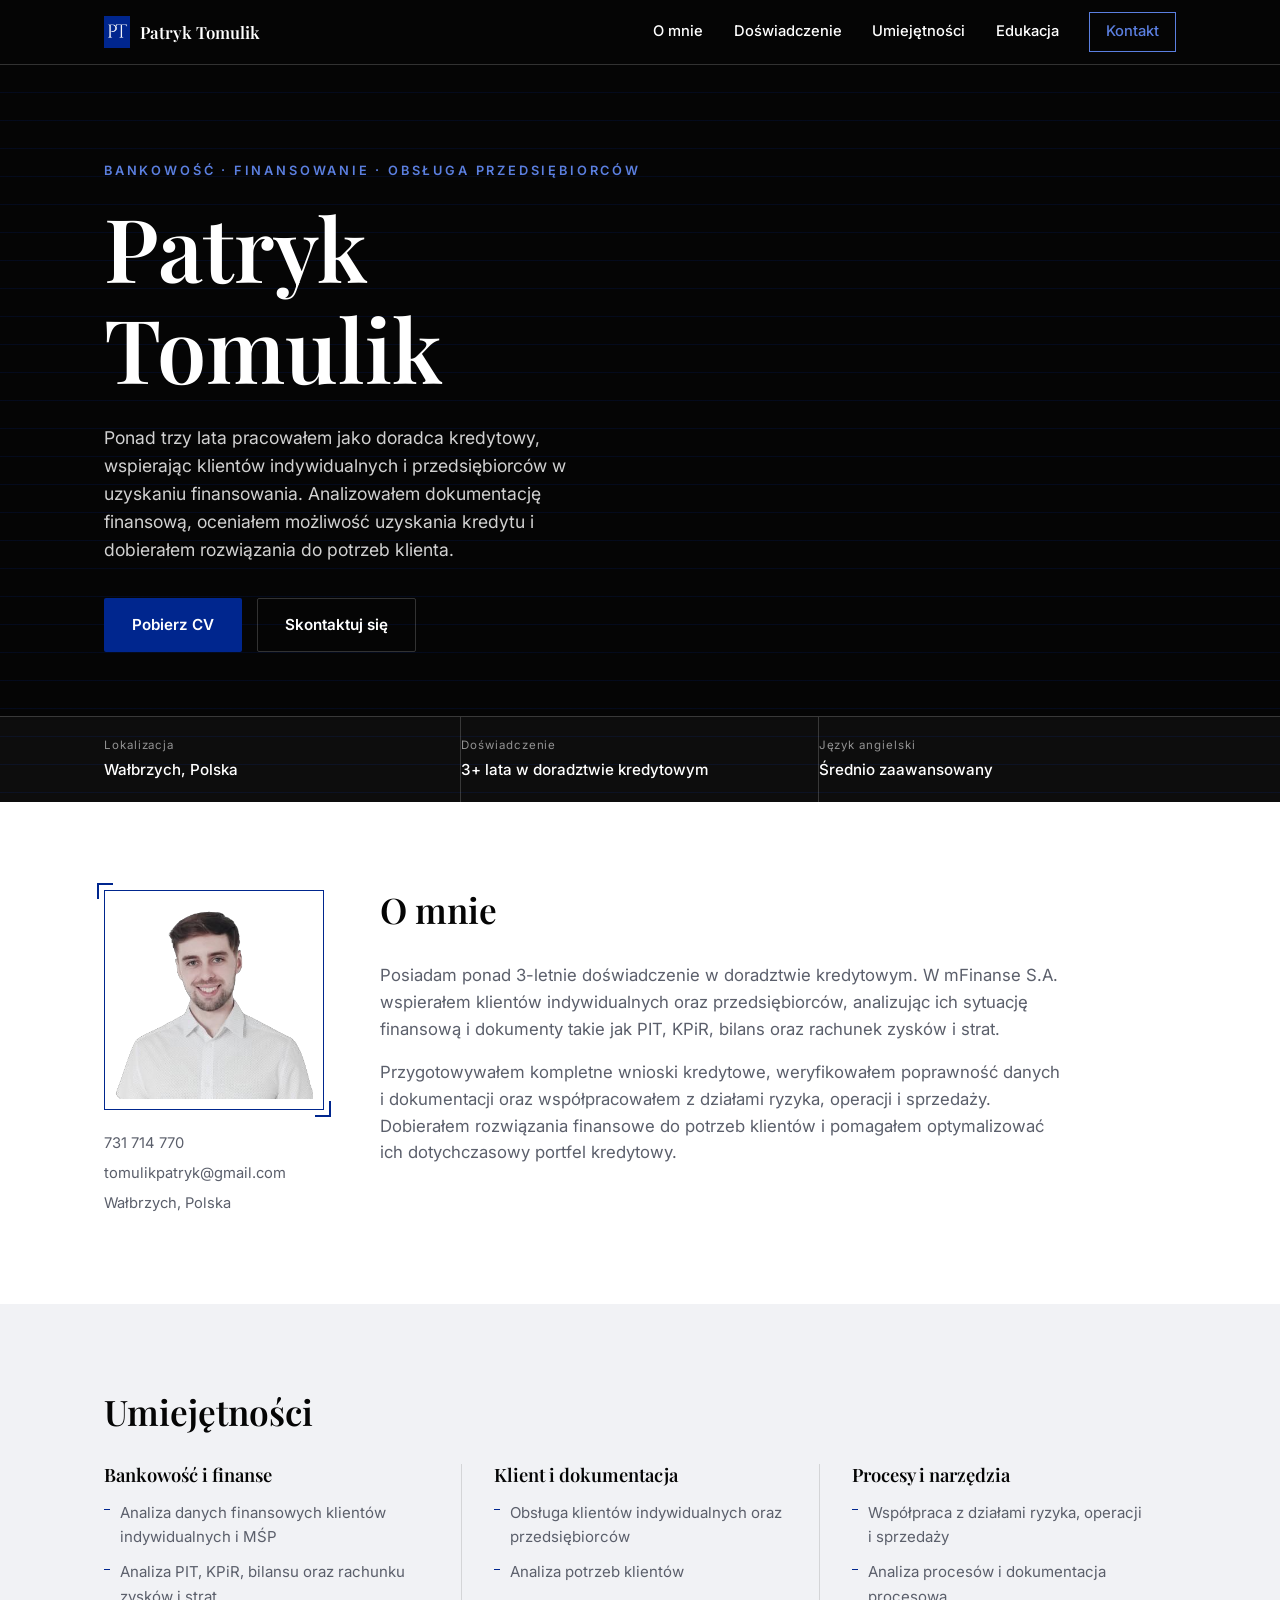
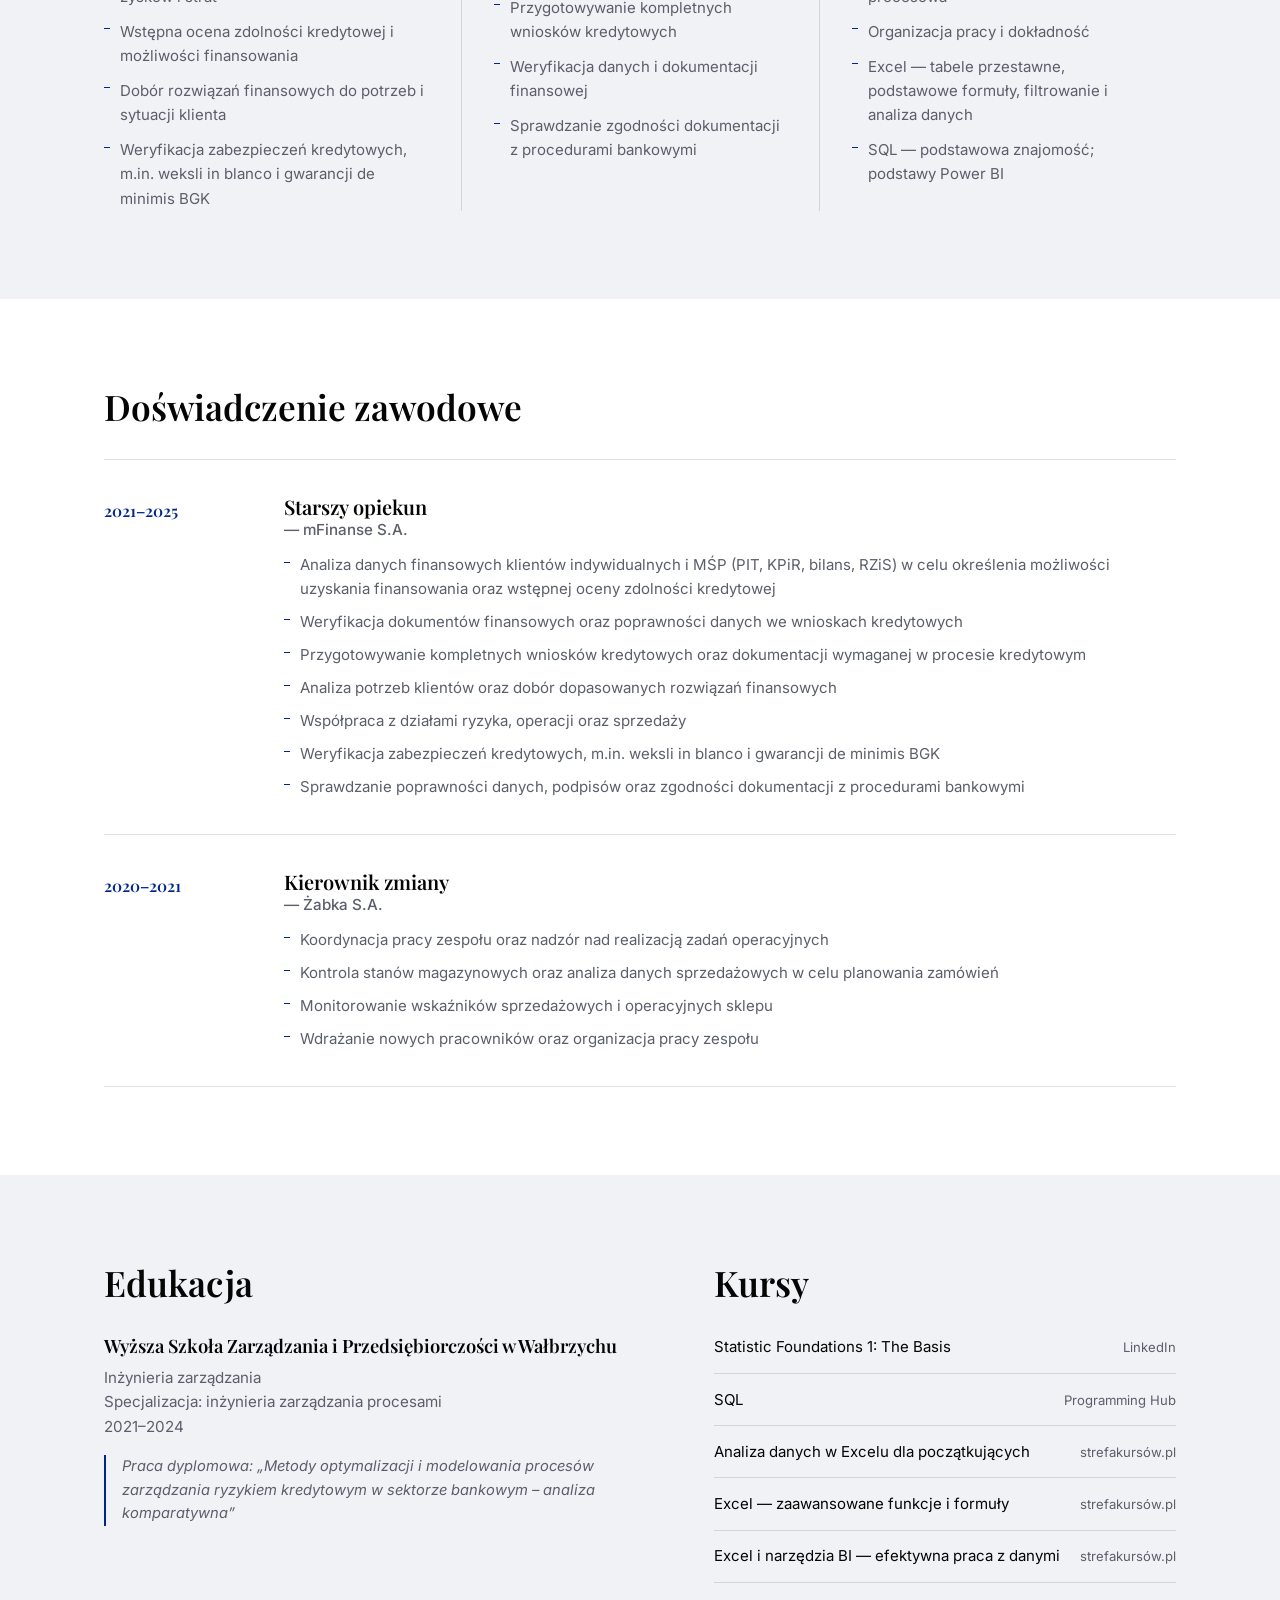
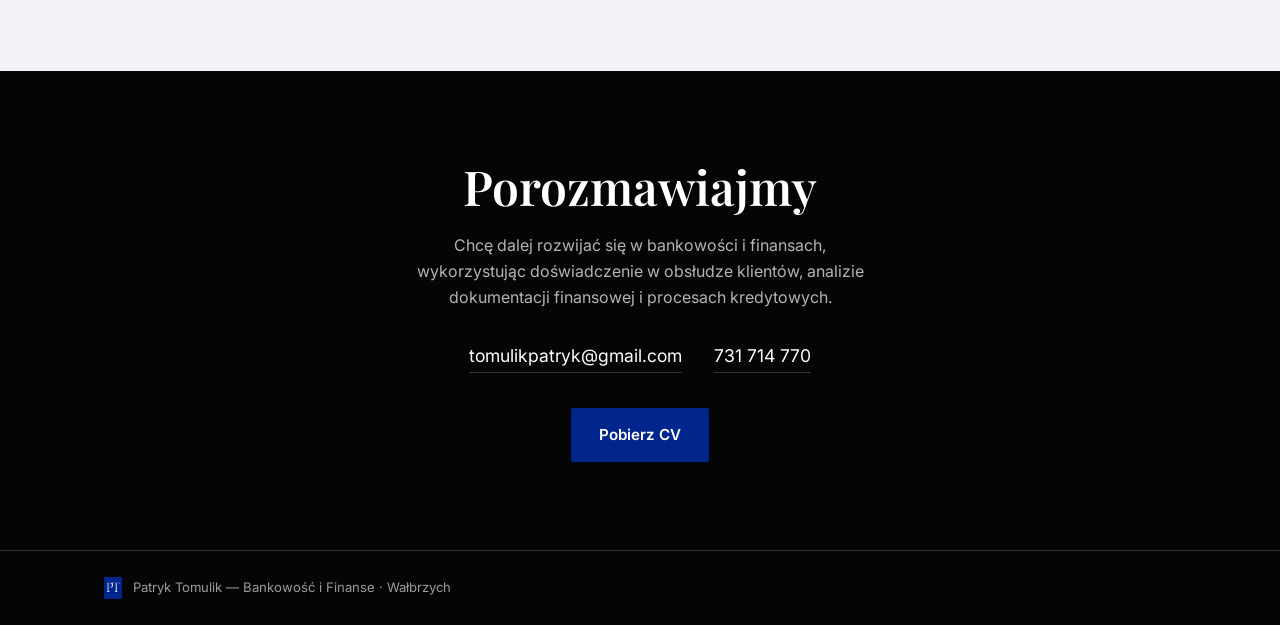
==== bankowosc.html @ 66059a36 "Add files via upload" ====
<!DOCTYPE html>
<html lang="pl">
<head>
<meta charset="UTF-8">
<meta name="viewport" content="width=device-width, initial-scale=1.0">
<title>Patryk Tomulik — Bankowość i Finanse</title>
<meta name="description" content="Patryk Tomulik — ponad 3 lata doświadczenia w doradztwie kredytowym, obsłudze klientów indywidualnych i przedsiębiorców, analizie dokumentacji finansowej oraz procesach bankowych.">
<meta property="og:title" content="Patryk Tomulik — Bankowość i Finanse">
<meta property="og:description" content="Ponad 3 lata doświadczenia w doradztwie kredytowym, finansowaniu i obsłudze klientów indywidualnych oraz przedsiębiorców.">
<meta property="og:image" content="assets/logo-full.png">
<meta property="og:type" content="website">
<link rel="icon" type="image/png" href="assets/pt-mark.png">
<link rel="preconnect" href="https://fonts.googleapis.com">
<link rel="preconnect" href="https://fonts.gstatic.com" crossorigin>
<link href="https://fonts.googleapis.com/css2?family=Playfair+Display:ital,wght@0,500;0,600;0,700;1,500&family=Inter:wght@400;500;600&display=swap" rel="stylesheet">
<link rel="stylesheet" href="style.css">
</head>
<body>

<header class="site-header" id="top">
  <div class="wrap header-inner">
    <a class="brand" href="#top">
      <img src="assets/pt-mark.png" alt="" class="brand-mark">
      <span class="brand-name">Patryk Tomulik</span>
    </a>
    <button class="nav-toggle" id="navToggle" aria-label="Otwórz menu" aria-expanded="false">
      <span></span><span></span><span></span>
    </button>
    <nav class="site-nav" id="siteNav">
      <a href="#o-mnie">O mnie</a>
      <a href="#doswiadczenie">Doświadczenie</a>
      <a href="#umiejetnosci">Umiejętności</a>
      <a href="#edukacja">Edukacja</a>
      <a href="#kontakt" class="nav-cta">Kontakt</a>
    </nav>
  </div>
</header>

<main>

  <!-- HERO -->
  <section class="hero">
    <div class="wrap hero-inner">
      <p class="hero-kicker">Bankowość · finansowanie · obsługa przedsiębiorców</p>
      <h1 class="hero-name">Patryk<br>Tomulik</h1>
      <p class="hero-statement">
        Ponad trzy lata pracowałem jako doradca kredytowy, wspierając klientów indywidualnych
        i przedsiębiorców w uzyskaniu finansowania. Analizowałem dokumentację finansową,
        oceniałem możliwość uzyskania kredytu i dobierałem rozwiązania do potrzeb klienta.
      </p>
      <div class="hero-actions">
        <a href="assets/CV_TOMULIK_PATRYK.pdf" class="btn btn-primary" download>Pobierz CV</a>
        <a href="#kontakt" class="btn btn-ghost">Skontaktuj się</a>
      </div>
    </div>
    <div class="ledger-row">
      <div class="wrap ledger-row-inner">
        <div class="ledger-item">
          <span class="ledger-label">Lokalizacja</span>
          <span class="ledger-value">Wałbrzych, Polska</span>
        </div>
        <div class="ledger-item">
          <span class="ledger-label">Doświadczenie</span>
          <span class="ledger-value">3+ lata w doradztwie kredytowym</span>
        </div>
        <div class="ledger-item">
          <span class="ledger-label">Język angielski</span>
          <span class="ledger-value">Średnio zaawansowany</span>
        </div>
      </div>
    </div>
  </section>

  <!-- O MNIE -->
  <section class="section" id="o-mnie">
    <div class="wrap about-grid">
      <div class="about-photo-col">
        <div class="photo-frame">
          <img src="assets/headshot.png" alt="Patryk Tomulik" class="about-photo">
        </div>
        <ul class="contact-list">
          <li><a href="tel:731714770">731 714 770</a></li>
          <li><a href="mailto:tomulikpatryk@gmail.com">tomulikpatryk@gmail.com</a></li>
          <li>Wałbrzych, Polska</li>
        </ul>
      </div>
      <div class="about-text-col">
        <h2 class="section-title">O mnie</h2>
        <p>
          Posiadam ponad 3-letnie doświadczenie w doradztwie kredytowym. W mFinanse S.A.
          wspierałem klientów indywidualnych oraz przedsiębiorców, analizując ich sytuację
          finansową i dokumenty takie jak PIT, KPiR, bilans oraz rachunek zysków i strat.
        </p>
        <p>
          Przygotowywałem kompletne wnioski kredytowe, weryfikowałem poprawność danych
          i dokumentacji oraz współpracowałem z działami ryzyka, operacji i sprzedaży.
          Dobierałem rozwiązania finansowe do potrzeb klientów i pomagałem optymalizować
          ich dotychczasowy portfel kredytowy.
        </p>
      </div>
    </div>
  </section>

  <!-- UMIEJĘTNOŚCI -->
  <section class="section section-mist" id="umiejetnosci">
    <div class="wrap">
      <h2 class="section-title">Umiejętności</h2>
      <div class="skills-grid">
        <div class="skill-col">
          <h3>Bankowość i finanse</h3>
          <ul>
            <li>Analiza danych finansowych klientów indywidualnych i MŚP</li>
            <li>Analiza PIT, KPiR, bilansu oraz rachunku zysków i strat</li>
            <li>Wstępna ocena zdolności kredytowej i możliwości finansowania</li>
            <li>Dobór rozwiązań finansowych do potrzeb i sytuacji klienta</li>
            <li>Weryfikacja zabezpieczeń kredytowych, m.in. weksli in blanco i gwarancji de minimis BGK</li>
          </ul>
        </div>
        <div class="skill-col">
          <h3>Klient i dokumentacja</h3>
          <ul>
            <li>Obsługa klientów indywidualnych oraz przedsiębiorców</li>
            <li>Analiza potrzeb klientów</li>
            <li>Przygotowywanie kompletnych wniosków kredytowych</li>
            <li>Weryfikacja danych i dokumentacji finansowej</li>
            <li>Sprawdzanie zgodności dokumentacji z procedurami bankowymi</li>
          </ul>
        </div>
        <div class="skill-col">
          <h3>Procesy i narzędzia</h3>
          <ul>
            <li>Współpraca z działami ryzyka, operacji i sprzedaży</li>
            <li>Analiza procesów i dokumentacja procesowa</li>
            <li>Organizacja pracy i dokładność</li>
            <li>Excel — tabele przestawne, podstawowe formuły, filtrowanie i analiza danych</li>
            <li>SQL — podstawowa znajomość; podstawy Power BI</li>
          </ul>
        </div>
      </div>
    </div>
  </section>

  <!-- DOŚWIADCZENIE -->
  <section class="section" id="doswiadczenie">
    <div class="wrap">
      <h2 class="section-title">Doświadczenie zawodowe</h2>
      <ol class="timeline">
        <li class="timeline-item">
          <div class="timeline-when">2021–2025</div>
          <div class="timeline-body">
            <h3>Starszy opiekun <span>— mFinanse S.A.</span></h3>
            <ul>
              <li>Analiza danych finansowych klientów indywidualnych i MŚP (PIT, KPiR, bilans, RZiS) w celu określenia możliwości uzyskania finansowania oraz wstępnej oceny zdolności kredytowej</li>
              <li>Weryfikacja dokumentów finansowych oraz poprawności danych we wnioskach kredytowych</li>
              <li>Przygotowywanie kompletnych wniosków kredytowych oraz dokumentacji wymaganej w procesie kredytowym</li>
              <li>Analiza potrzeb klientów oraz dobór dopasowanych rozwiązań finansowych</li>
              <li>Współpraca z działami ryzyka, operacji oraz sprzedaży</li>
              <li>Weryfikacja zabezpieczeń kredytowych, m.in. weksli in blanco i gwarancji de minimis BGK</li>
              <li>Sprawdzanie poprawności danych, podpisów oraz zgodności dokumentacji z procedurami bankowymi</li>
            </ul>
          </div>
        </li>
        <li class="timeline-item">
          <div class="timeline-when">2020–2021</div>
          <div class="timeline-body">
            <h3>Kierownik zmiany <span>— Żabka S.A.</span></h3>
            <ul>
              <li>Koordynacja pracy zespołu oraz nadzór nad realizacją zadań operacyjnych</li>
              <li>Kontrola stanów magazynowych oraz analiza danych sprzedażowych w celu planowania zamówień</li>
              <li>Monitorowanie wskaźników sprzedażowych i operacyjnych sklepu</li>
              <li>Wdrażanie nowych pracowników oraz organizacja pracy zespołu</li>
            </ul>
          </div>
        </li>
      </ol>
    </div>
  </section>

  <!-- EDUKACJA -->
  <section class="section section-mist" id="edukacja">
    <div class="wrap edu-grid">
      <div>
        <h2 class="section-title">Edukacja</h2>
        <h3 class="edu-school">Wyższa Szkoła Zarządzania i Przedsiębiorczości w Wałbrzychu</h3>
        <p class="edu-degree">Inżynieria zarządzania<br>Specjalizacja: inżynieria zarządzania procesami<br>2021–2024</p>
        <p class="edu-thesis">Praca dyplomowa: „Metody optymalizacji i modelowania procesów zarządzania ryzykiem kredytowym w sektorze bankowym – analiza komparatywna”</p>
      </div>
      <div>
        <h2 class="section-title">Kursy</h2>
        <ul class="course-list">
          <li><span>Statistic Foundations 1: The Basis</span><em>LinkedIn</em></li>
          <li><span>SQL</span><em>Programming Hub</em></li>
          <li><span>Analiza danych w Excelu dla początkujących</span><em>strefakursów.pl</em></li>
          <li><span>Excel — zaawansowane funkcje i formuły</span><em>strefakursów.pl</em></li>
          <li><span>Excel i narzędzia BI — efektywna praca z danymi</span><em>strefakursów.pl</em></li>
        </ul>
      </div>
    </div>
  </section>

  <!-- KONTAKT -->
  <section class="section contact-section" id="kontakt">
    <div class="wrap contact-inner">
      <h2 class="contact-title">Porozmawiajmy</h2>
      <p class="contact-sub">Chcę dalej rozwijać się w bankowości i finansach, wykorzystując doświadczenie w obsłudze klientów, analizie dokumentacji finansowej i procesach kredytowych.</p>
      <div class="contact-links">
        <a href="mailto:tomulikpatryk@gmail.com">tomulikpatryk@gmail.com</a>
        <a href="tel:731714770">731 714 770</a>
      </div>
      <a href="assets/CV_TOMULIK_PATRYK.pdf" class="btn btn-primary" download>Pobierz CV</a>
    </div>
  </section>

</main>

<footer class="site-footer">
  <div class="wrap footer-inner">
    <img src="assets/pt-mark.png" alt="" class="footer-mark">
    <p>Patryk Tomulik — Bankowość i Finanse · Wałbrzych</p>
  </div>
</footer>

<script src="script.js"></script>
</body>
</html>
---- style.css ----
/* ---------------------------------------------------------
   Patryk Tomulik — Finanse i Analityka
   Token system
   Color:  ink #050505 · royal #00268E · royal-deep #001140
           paper #FFFFFF · mist #F1F2F5 · slate #5B5F6B
   Type:   Playfair Display (headings) · Inter (body/UI)
--------------------------------------------------------- */

:root{
  --ink: #050505;
  --royal: #00268E;
  --royal-deep: #001140;
  --royal-bright: #5B7FE0; /* royal, lifted for legible text/accents on dark backgrounds */
  --paper: #FFFFFF;
  --mist: #F1F2F5;
  --slate: #5B5F6B;
  --line: rgba(5,5,5,0.12);
  --line-on-dark: rgba(255,255,255,0.18);

  --font-serif: 'Playfair Display', 'Georgia', serif;
  --font-sans: 'Inter', -apple-system, BlinkMacSystemFont, 'Segoe UI', sans-serif;

  --max: 1120px;
}

*{ box-sizing: border-box; }
html{ scroll-behavior: smooth; }
@media (prefers-reduced-motion: reduce){
  html{ scroll-behavior: auto; }
  *{ animation-duration: 0.01ms !important; animation-iteration-count: 1 !important; transition-duration: 0.01ms !important; }
}

body{
  margin: 0;
  font-family: var(--font-sans);
  color: var(--ink);
  background: var(--paper);
  line-height: 1.6;
  -webkit-font-smoothing: antialiased;
}

img{ max-width: 100%; display: block; }
a{ color: inherit; text-decoration: none; }

.wrap{
  max-width: var(--max);
  margin: 0 auto;
  padding: 0 1.5rem;
}

h1, h2, h3{
  font-family: var(--font-serif);
  font-weight: 600;
  margin: 0;
  line-height: 1.15;
}

p{ margin: 0 0 1rem; }
p:last-child{ margin-bottom: 0; }

:focus-visible{
  outline: 2px solid var(--royal);
  outline-offset: 3px;
}

/* ---------- Buttons ---------- */
.btn{
  display: inline-block;
  padding: 0.85rem 1.7rem;
  font-family: var(--font-sans);
  font-size: 0.95rem;
  font-weight: 600;
  border-radius: 2px;
  border: 1px solid transparent;
  transition: background-color 0.2s ease, color 0.2s ease, border-color 0.2s ease;
}
.btn-primary{
  background: var(--royal);
  color: var(--paper);
}
.btn-primary:hover{ background: var(--royal-deep); }
.btn-ghost{
  background: transparent;
  color: var(--paper);
  border-color: var(--line-on-dark);
}
.btn-ghost:hover{
  border-color: var(--paper);
}

/* ---------- Header ---------- */
.site-header{
  position: sticky;
  top: 0;
  z-index: 50;
  background: var(--ink);
  border-bottom: 1px solid var(--line-on-dark);
}
.header-inner{
  display: flex;
  align-items: center;
  justify-content: space-between;
  height: 64px;
}
.brand{
  display: flex;
  align-items: center;
  gap: 0.6rem;
}
.brand-mark{ width: 26px; height: auto; }
.brand-name{
  font-family: var(--font-serif);
  color: var(--paper);
  font-size: 1.05rem;
  font-weight: 600;
}
.site-nav{
  display: flex;
  align-items: center;
  gap: 1.9rem;
}
.site-nav a{
  color: var(--paper);
  font-size: 0.92rem;
  font-weight: 500;
  padding: 0.3rem 0;
  border-bottom: 1px solid transparent;
  transition: border-color 0.2s ease, opacity 0.2s ease;
}
.site-nav a:hover{ border-color: var(--royal-bright); }
.site-nav a.nav-cta{
  color: var(--royal-bright);
  border: 1px solid var(--royal-bright);
  padding: 0.45rem 1rem;
}
.site-nav a.nav-cta:hover{
  background: var(--royal);
  color: var(--paper);
}

.nav-toggle{
  display: none;
  flex-direction: column;
  justify-content: center;
  gap: 5px;
  width: 34px;
  height: 34px;
  background: none;
  border: none;
  cursor: pointer;
  padding: 0;
}
.nav-toggle span{
  display: block;
  height: 2px;
  width: 100%;
  background: var(--paper);
}

@media (max-width: 760px){
  .nav-toggle{ display: flex; }
  .site-nav{
    position: absolute;
    top: 64px;
    left: 0;
    right: 0;
    background: var(--ink);
    flex-direction: column;
    align-items: flex-start;
    gap: 0;
    max-height: 0;
    overflow: hidden;
    border-bottom: 1px solid transparent;
    transition: max-height 0.25s ease;
  }
  .site-nav.is-open{
    max-height: 340px;
    border-bottom-color: var(--line-on-dark);
  }
  .site-nav a{
    width: 100%;
    padding: 0.9rem 1.5rem;
    border-bottom: 1px solid var(--line-on-dark);
    border-radius: 0;
  }
  .site-nav a.nav-cta{
    border: none;
    color: var(--royal);
  }
}

/* ---------- Hero ---------- */
.hero{
  background:
    repeating-linear-gradient(
      var(--ink) 0px, var(--ink) 27px,
      rgba(0,38,142,0.35) 28px
    ),
    var(--ink);
  color: var(--paper);
  padding-top: clamp(3.5rem, 8vw, 6rem);
}
.hero-inner{ padding-bottom: clamp(2.5rem, 6vw, 4rem); }
.hero-kicker{
  font-family: var(--font-sans);
  font-size: 0.8rem;
  font-weight: 600;
  letter-spacing: 0.22em;
  color: var(--royal-bright);
  text-transform: uppercase;
  margin: 0 0 0.9rem;
  opacity: 0;
  animation: reveal 0.7s ease forwards;
}
.hero-name{
  font-size: clamp(3rem, 9vw, 5.5rem);
  color: var(--paper);
  opacity: 0;
  animation: reveal 0.8s ease 0.12s forwards;
}
.hero-statement{
  max-width: 46ch;
  font-size: 1.1rem;
  color: rgba(255,255,255,0.82);
  margin-top: 1.6rem;
  opacity: 0;
  animation: reveal 0.8s ease 0.28s forwards;
}
.hero-actions{
  display: flex;
  flex-wrap: wrap;
  gap: 0.9rem;
  margin-top: 2.1rem;
  opacity: 0;
  animation: reveal 0.8s ease 0.42s forwards;
}
@keyframes reveal{
  from{ opacity: 0; transform: translateY(14px); }
  to{ opacity: 1; transform: translateY(0); }
}

.ledger-row{
  border-top: 1px solid var(--line-on-dark);
  background: rgba(255,255,255,0.03);
}
.ledger-row-inner{
  display: flex;
  flex-wrap: wrap;
}
.ledger-item{
  flex: 1 1 220px;
  padding: 1.2rem 1.6rem 1.2rem 0;
  border-right: 1px solid var(--line-on-dark);
  display: flex;
  flex-direction: column;
  gap: 0.25rem;
}
.ledger-item:last-child{ border-right: none; }
.ledger-label{
  font-size: 0.72rem;
  letter-spacing: 0.08em;
  color: rgba(255,255,255,0.55);
}
.ledger-value{
  font-size: 0.95rem;
  color: var(--paper);
  font-weight: 500;
}
@media (max-width: 700px){
  .ledger-item{ border-right: none; border-bottom: 1px solid var(--line-on-dark); padding: 1rem 0; }
  .ledger-item:last-child{ border-bottom: none; }
}

/* ---------- Sections ---------- */
.section{
  padding: clamp(3.5rem, 8vw, 5.5rem) 0;
}
.section-mist{ background: var(--mist); }
.section-title{
  font-size: clamp(1.7rem, 3.4vw, 2.2rem);
  margin-bottom: 2rem;
}

/* ---------- About ---------- */
.about-grid{
  display: grid;
  grid-template-columns: 220px 1fr;
  gap: 3.5rem;
  align-items: start;
}
.photo-frame{
  position: relative;
  padding: 10px;
  border: 1px solid var(--royal);
}
.photo-frame::before,
.photo-frame::after{
  content: "";
  position: absolute;
  width: 14px;
  height: 14px;
  border: 2px solid var(--royal);
}
.photo-frame::before{ top: -8px; left: -8px; border-right: none; border-bottom: none; }
.photo-frame::after{ bottom: -8px; right: -8px; border-left: none; border-top: none; }
.about-photo{
  width: 100%;
  filter: grayscale(0.15);
}
.contact-list{
  list-style: none;
  margin: 1.4rem 0 0;
  padding: 0;
  font-size: 0.92rem;
  color: var(--slate);
  display: flex;
  flex-direction: column;
  gap: 0.4rem;
}
.contact-list a:hover{ color: var(--royal); }

.about-text-col p{
  color: var(--slate);
  font-size: 1.05rem;
  max-width: 62ch;
}

@media (max-width: 700px){
  .about-grid{ grid-template-columns: 1fr; }
  .photo-frame{ width: 180px; }
}

/* ---------- Skills ---------- */
.skills-grid{
  display: grid;
  grid-template-columns: repeat(3, 1fr);
}
.skill-col{
  padding: 0 2rem;
  border-left: 1px solid var(--line);
}
.skill-col:first-child{ border-left: none; padding-left: 0; }
.skill-col h3{
  font-size: 1.15rem;
  margin-bottom: 1rem;
}
.skill-col ul{
  margin: 0;
  padding: 0;
  list-style: none;
  display: flex;
  flex-direction: column;
  gap: 0.7rem;
}
.skill-col li{
  font-size: 0.94rem;
  color: var(--slate);
  padding-left: 1rem;
  position: relative;
}
.skill-col li::before{
  content: "";
  position: absolute;
  left: 0;
  top: 0.55em;
  width: 6px;
  height: 1px;
  background: var(--royal);
}
@media (max-width: 760px){
  .skills-grid{ grid-template-columns: 1fr; gap: 2.2rem; }
  .skill-col{ border-left: none; padding: 0; border-top: 1px solid var(--line); padding-top: 1.6rem; }
  .skill-col:first-child{ border-top: none; padding-top: 0; }
}

/* ---------- Timeline ---------- */
.timeline{
  list-style: none;
  margin: 0;
  padding: 0;
  border-top: 1px solid var(--line);
}
.timeline-item{
  display: grid;
  grid-template-columns: 140px 1fr;
  gap: 2.5rem;
  padding: 2.2rem 0;
  border-bottom: 1px solid var(--line);
}
.timeline-when{
  font-family: var(--font-serif);
  font-size: 1rem;
  color: var(--royal);
  font-weight: 600;
  padding-top: 0.2rem;
}
.timeline-body h3{
  font-size: 1.25rem;
  margin-bottom: 0.9rem;
  font-weight: 600;
}
.timeline-body h3 span{
  font-family: var(--font-sans);
  font-size: 0.95rem;
  font-weight: 500;
  color: var(--slate);
  display: block;
  margin-top: 0.2rem;
}
.timeline-body ul{
  margin: 0;
  padding: 0;
  list-style: none;
  display: flex;
  flex-direction: column;
  gap: 0.55rem;
}
.timeline-body li{
  font-size: 0.94rem;
  color: var(--slate);
  padding-left: 1rem;
  position: relative;
}
.timeline-body li::before{
  content: "";
  position: absolute;
  left: 0;
  top: 0.6em;
  width: 6px;
  height: 1px;
  background: var(--royal);
}
@media (max-width: 640px){
  .timeline-item{ grid-template-columns: 1fr; gap: 0.6rem; }
}

/* ---------- Education ---------- */
.edu-grid{
  display: grid;
  grid-template-columns: 1.2fr 1fr;
  gap: 3.5rem;
}
.edu-school{
  font-size: 1.15rem;
  margin-bottom: 0.6rem;
}
.edu-degree{
  color: var(--slate);
  font-size: 0.95rem;
  margin-bottom: 1rem;
}
.edu-thesis{
  color: var(--slate);
  font-size: 0.92rem;
  font-style: italic;
  border-left: 2px solid var(--royal);
  padding-left: 1rem;
}
.course-list{
  list-style: none;
  margin: 0;
  padding: 0;
}
.course-list li{
  display: flex;
  justify-content: space-between;
  align-items: baseline;
  gap: 1rem;
  padding: 0.85rem 0;
  border-bottom: 1px solid var(--line);
  font-size: 0.94rem;
}
.course-list li:first-child{ padding-top: 0; }
.course-list span{ color: var(--ink); }
.course-list em{
  font-style: normal;
  color: var(--slate);
  font-size: 0.82rem;
  white-space: nowrap;
}
@media (max-width: 700px){
  .edu-grid{ grid-template-columns: 1fr; gap: 2.5rem; }
}

/* ---------- Contact ---------- */
.contact-section{
  background: var(--ink);
  color: var(--paper);
  text-align: center;
}
.contact-title{
  font-size: clamp(2rem, 5vw, 3rem);
  color: var(--paper);
}
.contact-sub{
  color: rgba(255,255,255,0.7);
  max-width: 46ch;
  margin: 1.2rem auto 2rem;
}
.contact-links{
  display: flex;
  flex-wrap: wrap;
  justify-content: center;
  gap: 0.6rem 2rem;
  margin-bottom: 2.2rem;
  font-size: 1.1rem;
}
.contact-links a{
  border-bottom: 1px solid var(--line-on-dark);
  padding-bottom: 2px;
  transition: border-color 0.2s ease, color 0.2s ease;
}
.contact-links a:hover{
  color: var(--royal);
  border-color: var(--royal);
}

/* ---------- Footer ---------- */
.site-footer{
  background: var(--ink);
  border-top: 1px solid var(--line-on-dark);
  padding: 1.6rem 0;
}
.footer-inner{
  display: flex;
  align-items: center;
  gap: 0.7rem;
}
.footer-mark{ width: 18px; height: auto; }
.footer-inner p{
  margin: 0;
  font-size: 0.82rem;
  color: rgba(255,255,255,0.6);
}
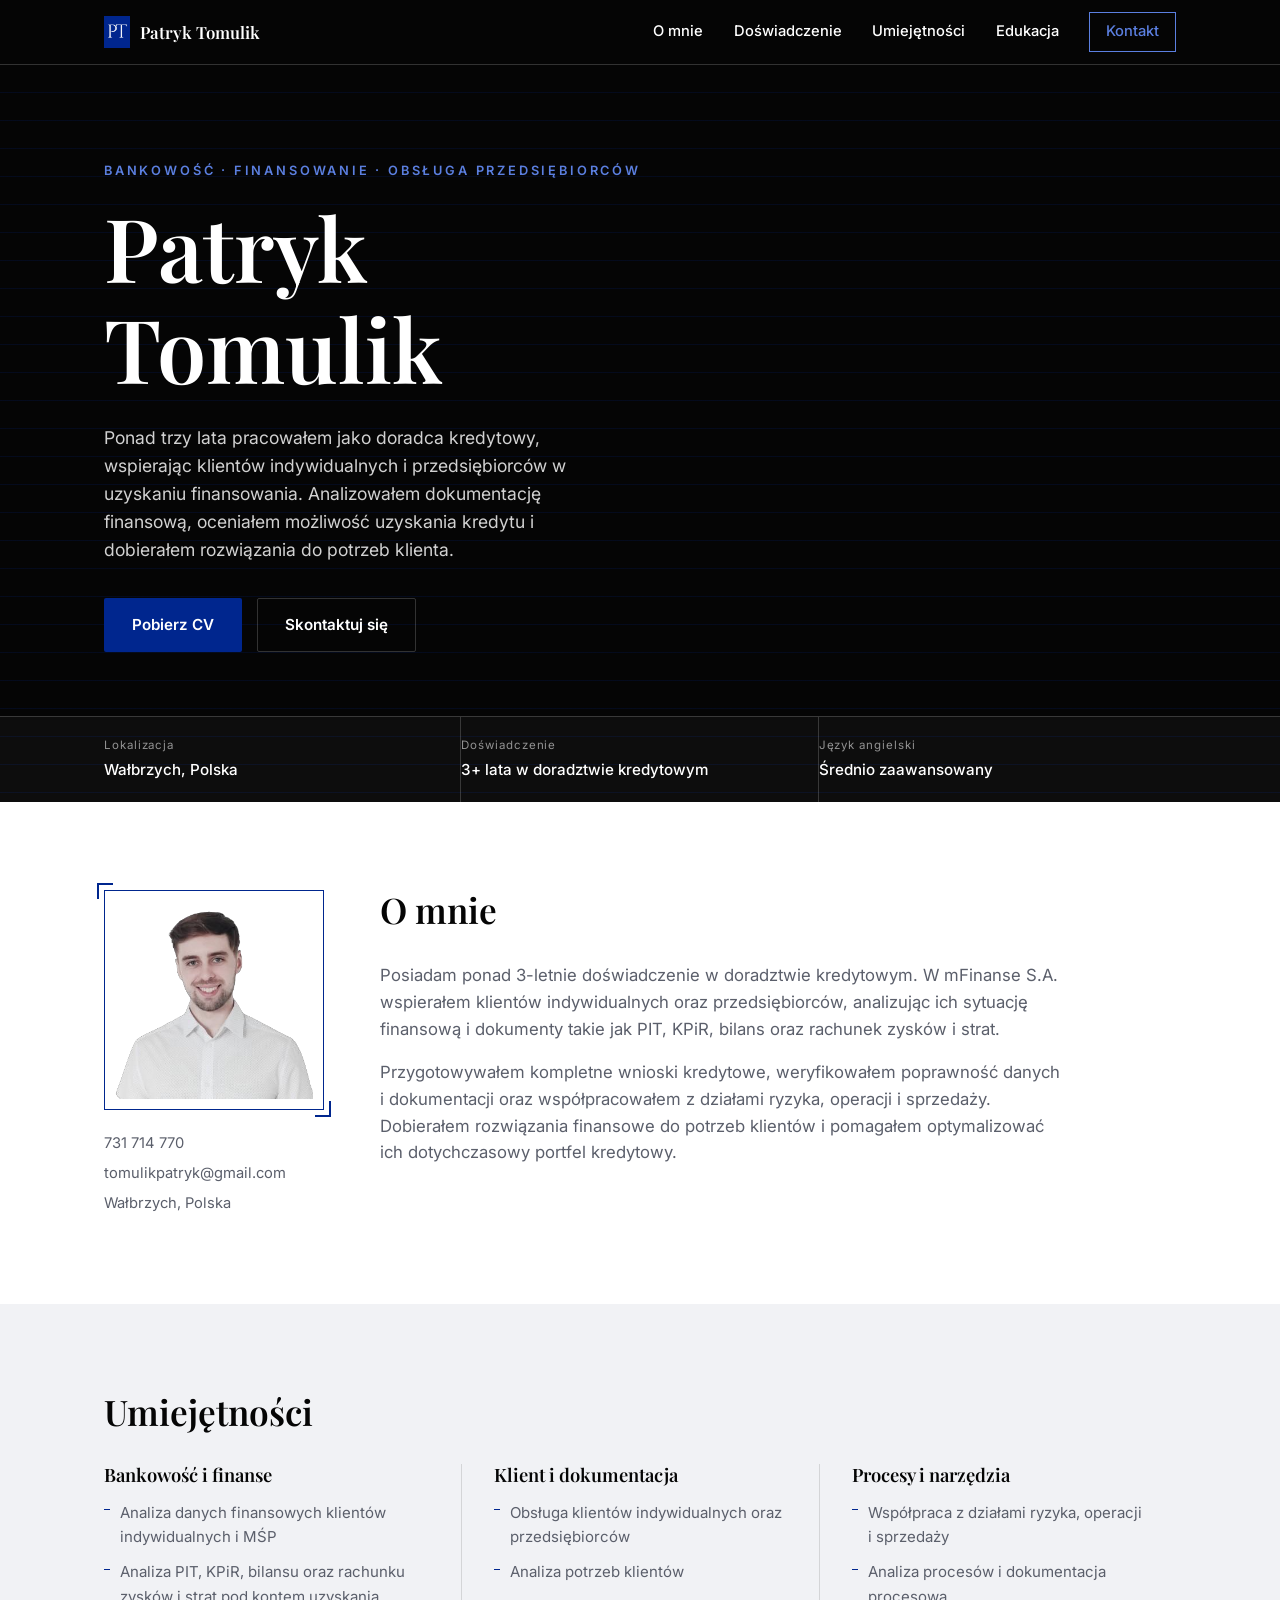
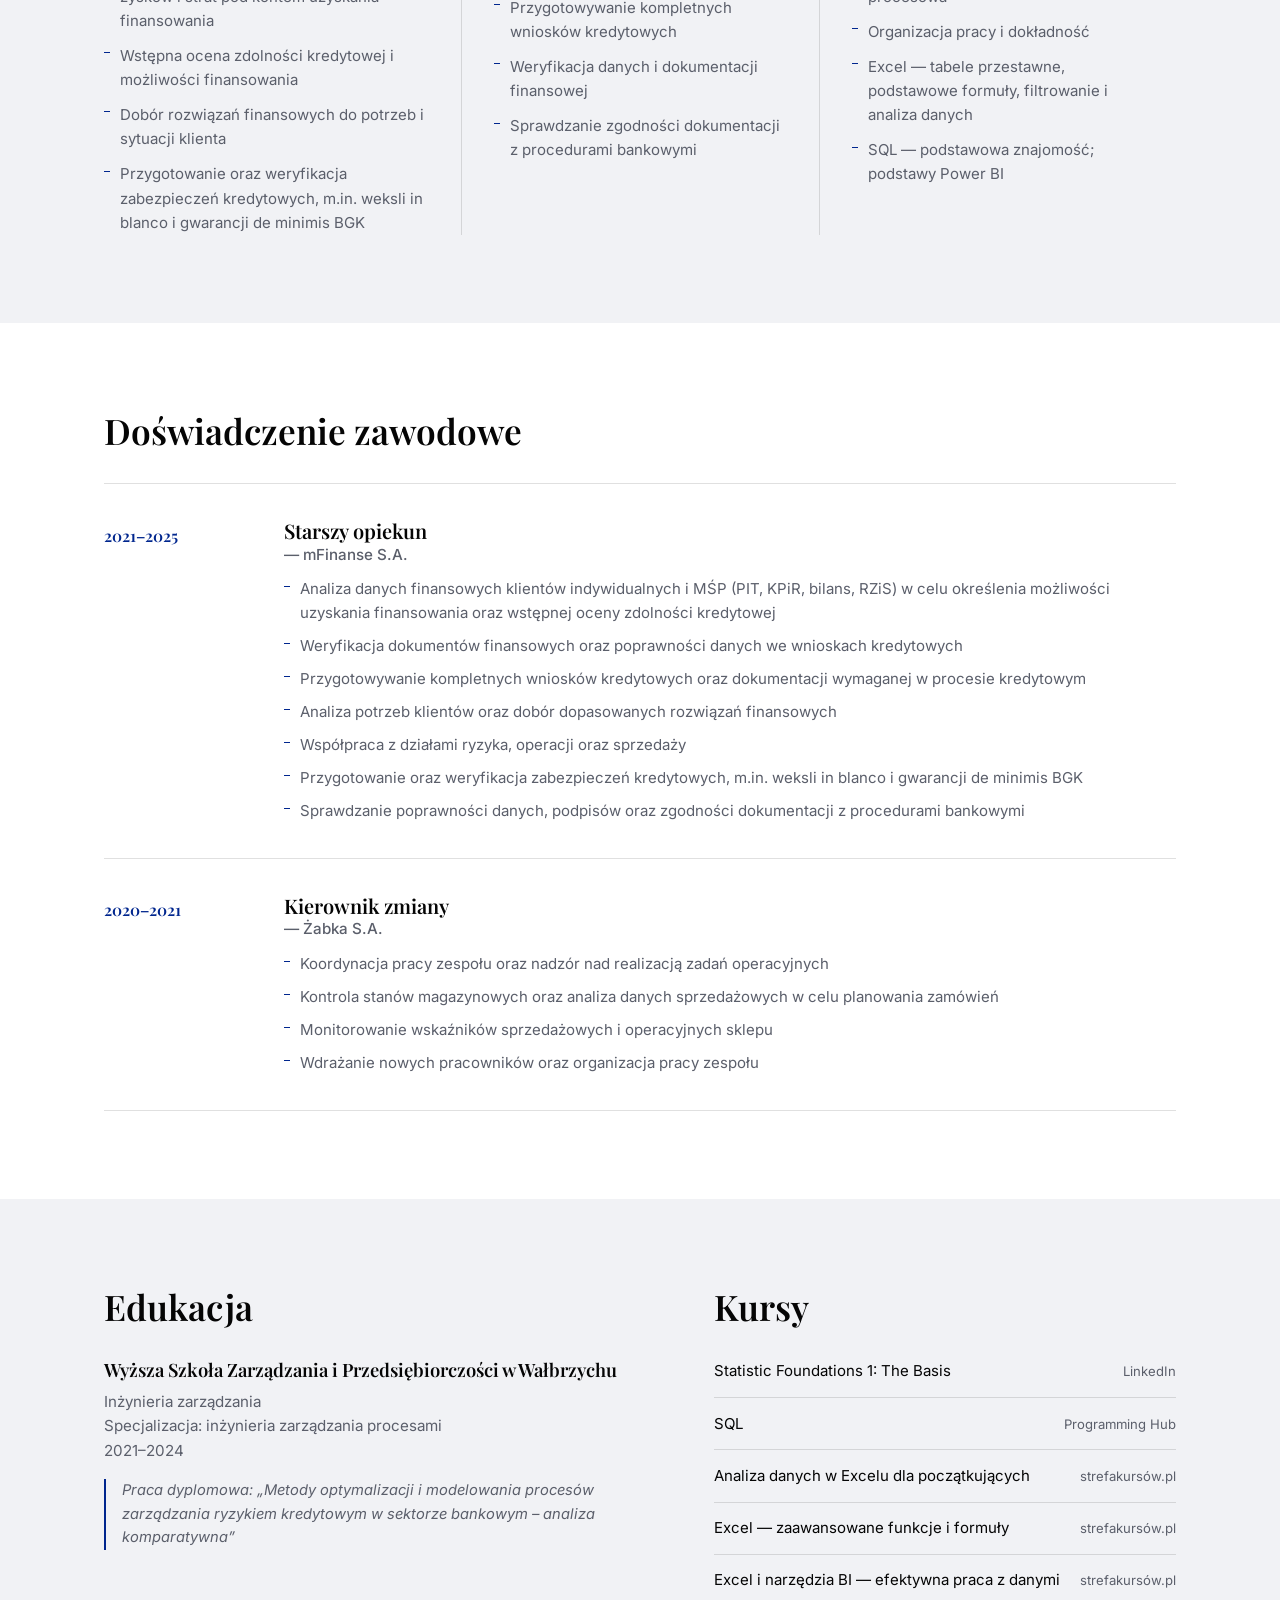
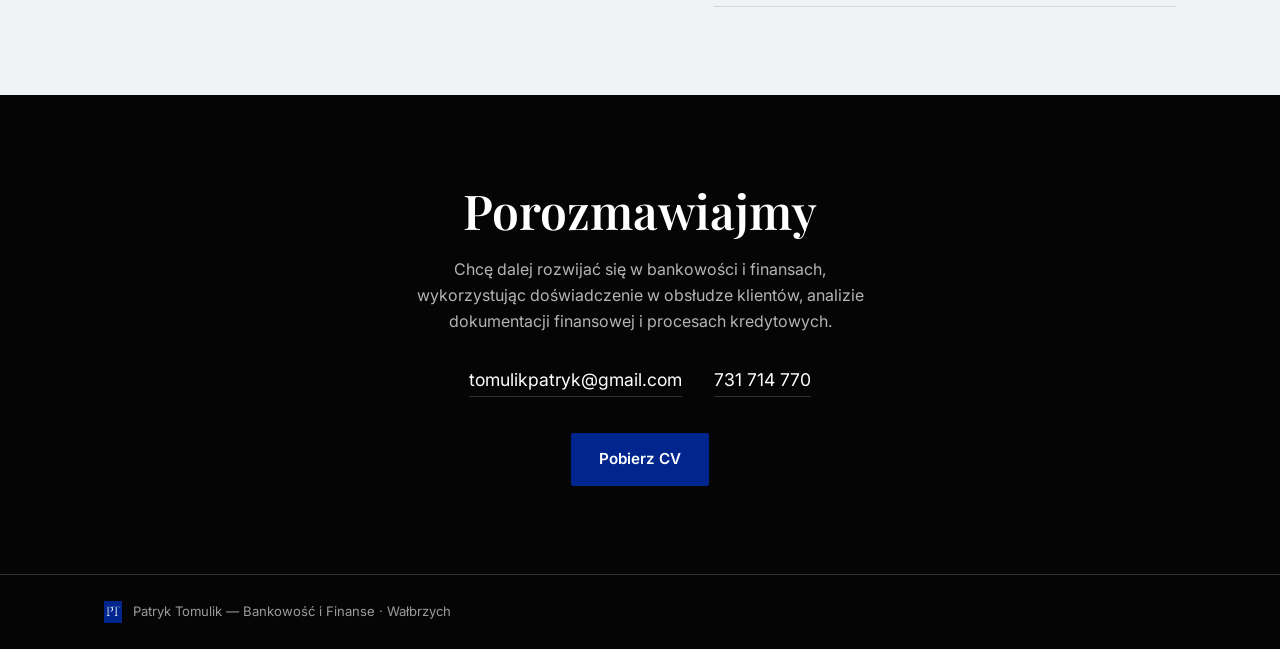
==== commit 9e4829ac: "Update financial analysis and credit security descriptions" ====
--- a/bankowosc.html
+++ b/bankowosc.html
@@ -110,10 +110,10 @@
           <h3>Bankowość i finanse</h3>
           <ul>
             <li>Analiza danych finansowych klientów indywidualnych i MŚP</li>
-            <li>Analiza PIT, KPiR, bilansu oraz rachunku zysków i strat</li>
+            <li>Analiza PIT, KPiR, bilansu oraz rachunku zysków i strat pod kontem uzyskania finansowania</li>
             <li>Wstępna ocena zdolności kredytowej i możliwości finansowania</li>
             <li>Dobór rozwiązań finansowych do potrzeb i sytuacji klienta</li>
-            <li>Weryfikacja zabezpieczeń kredytowych, m.in. weksli in blanco i gwarancji de minimis BGK</li>
+            <li>Przygotowanie oraz weryfikacja zabezpieczeń kredytowych, m.in. weksli in blanco i gwarancji de minimis BGK</li>
           </ul>
         </div>
         <div class="skill-col">
@@ -155,7 +155,7 @@
               <li>Przygotowywanie kompletnych wniosków kredytowych oraz dokumentacji wymaganej w procesie kredytowym</li>
               <li>Analiza potrzeb klientów oraz dobór dopasowanych rozwiązań finansowych</li>
               <li>Współpraca z działami ryzyka, operacji oraz sprzedaży</li>
-              <li>Weryfikacja zabezpieczeń kredytowych, m.in. weksli in blanco i gwarancji de minimis BGK</li>
+              <li>Przygotowanie oraz weryfikacja zabezpieczeń kredytowych, m.in. weksli in blanco i gwarancji de minimis BGK</li>
               <li>Sprawdzanie poprawności danych, podpisów oraz zgodności dokumentacji z procedurami bankowymi</li>
             </ul>
           </div>
